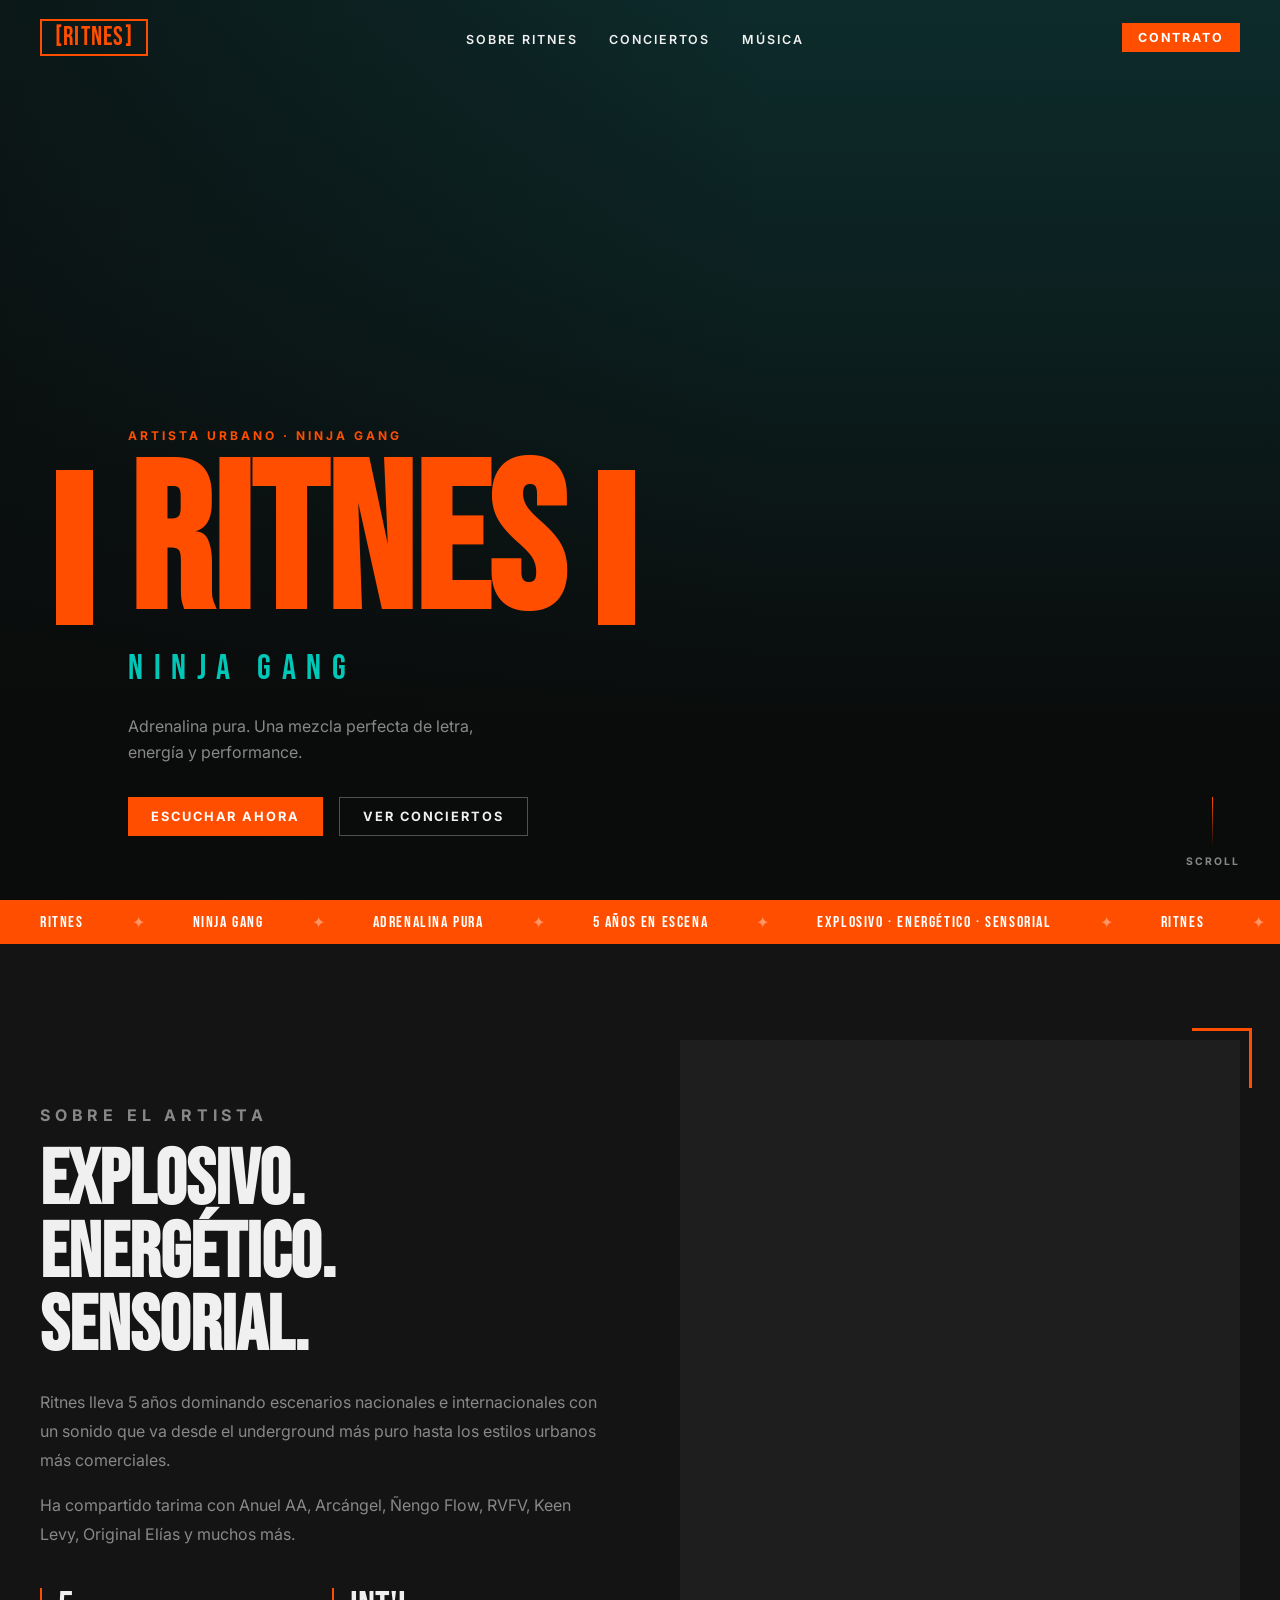
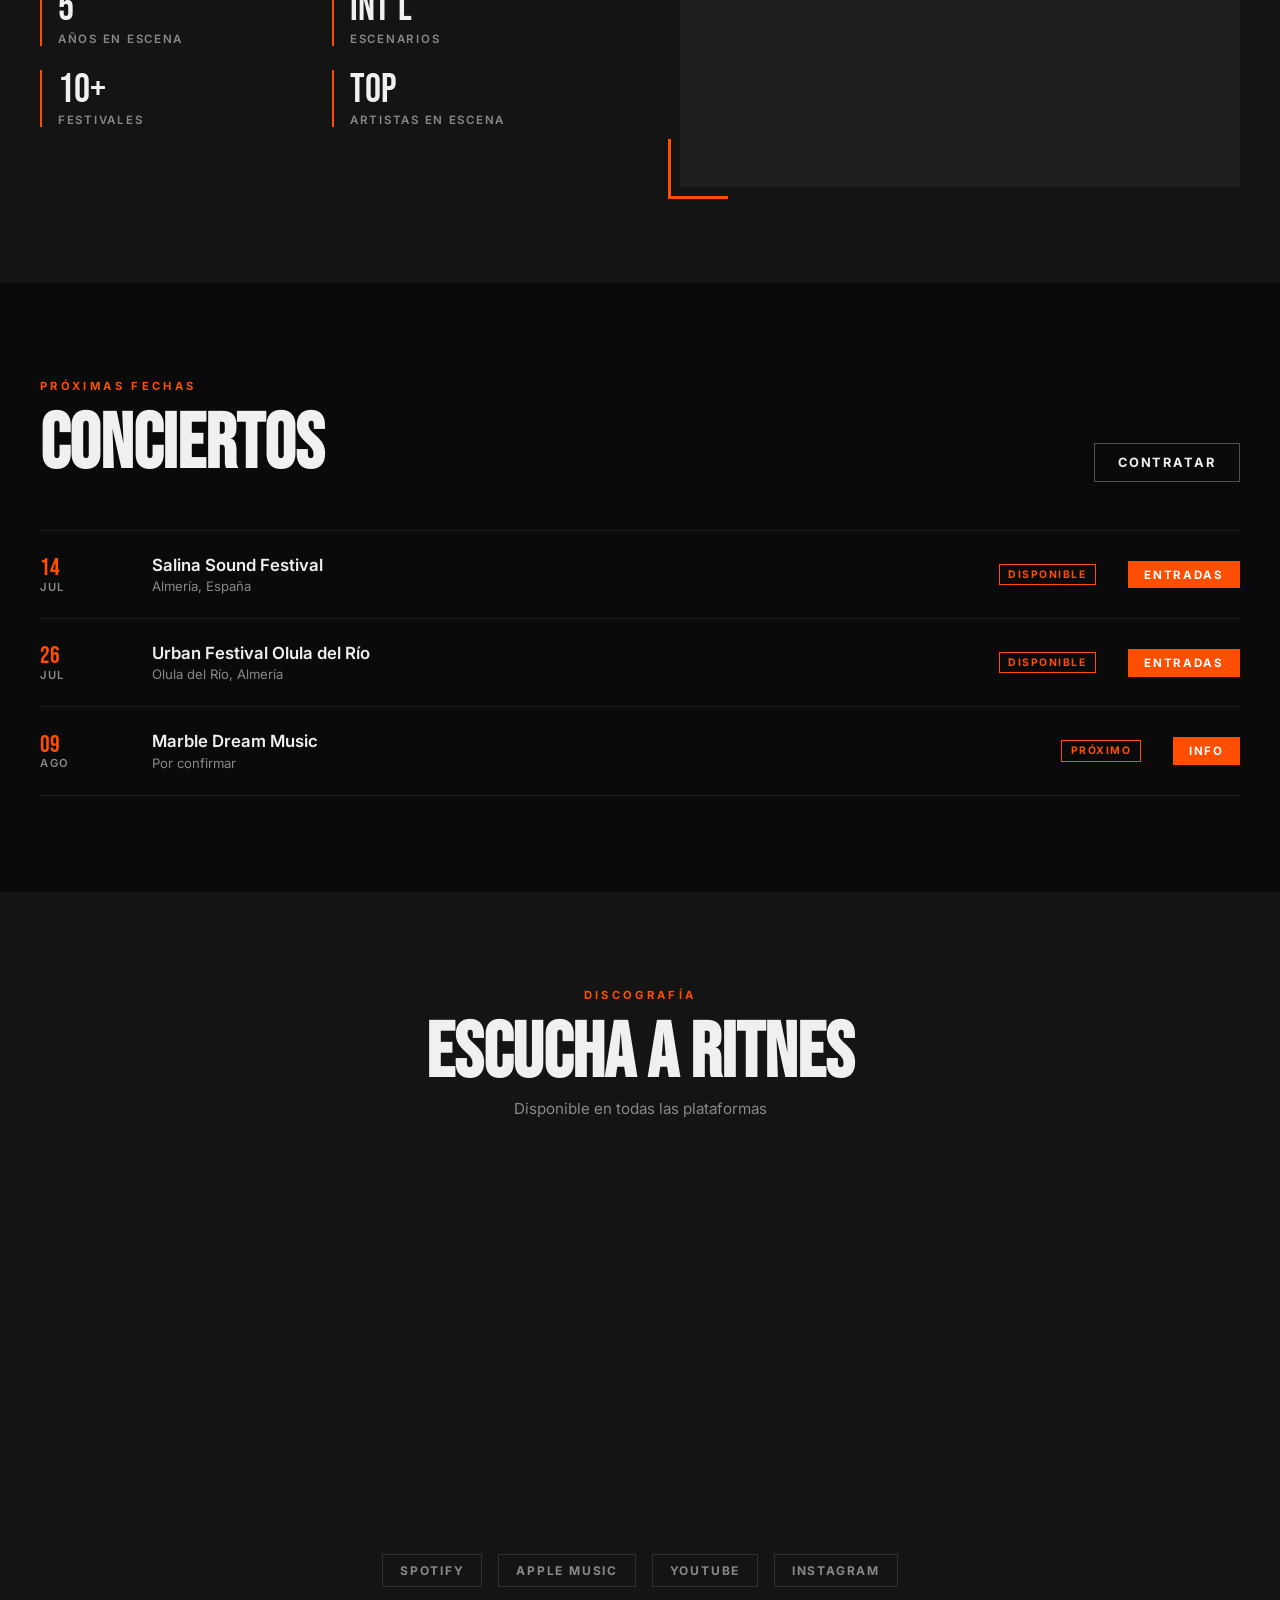
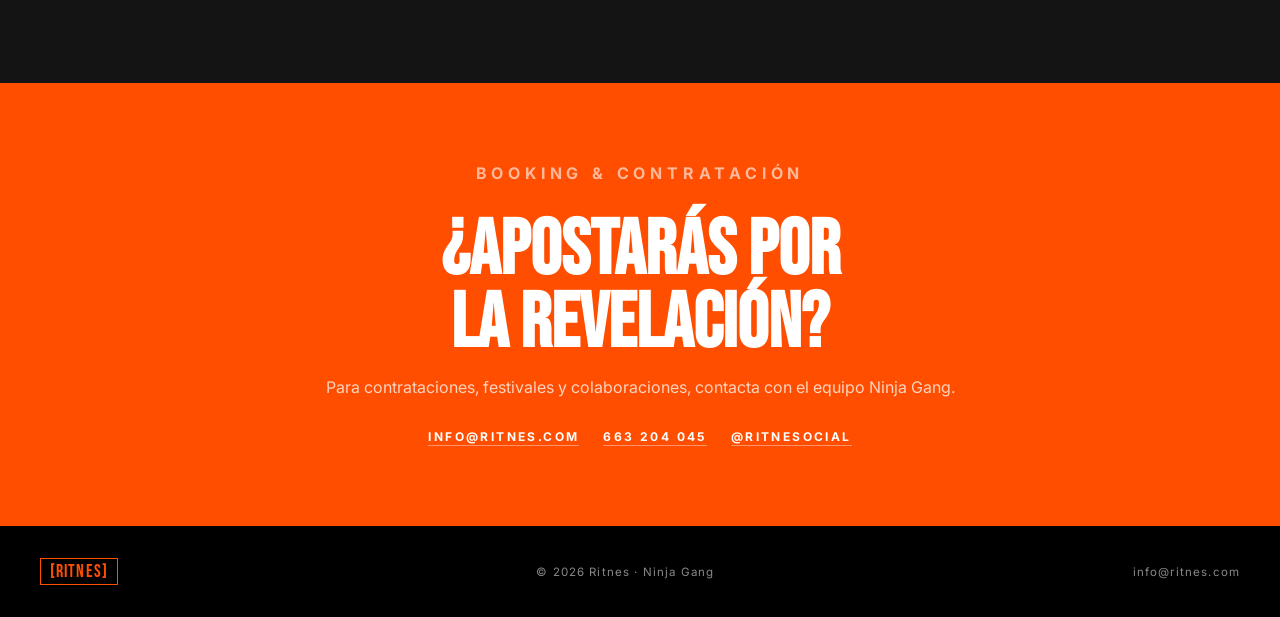
==== index.html @ e3a7b101 "Principio de ritnes_web" ====
<!DOCTYPE html>
<html lang="es">
<head>
  <meta charset="UTF-8" />
  <meta name="viewport" content="width=device-width, initial-scale=1.0" />
  <title>RITNES — Ninja Gang</title>
  <meta name="description" content="Sitio oficial de Ritnes. Música, conciertos y contacto." />
  <link rel="preconnect" href="https://fonts.googleapis.com" />
  <link rel="preconnect" href="https://fonts.gstatic.com" crossorigin />
  <link href="https://fonts.googleapis.com/css2?family=Bebas+Neue&family=Inter:wght@400;600;700&display=swap" rel="stylesheet" />
  <link rel="stylesheet" href="css/style.css" />
</head>
<body>

  <!-- NAV -->
  <nav id="navbar">
    <div class="nav-logo">[RITNES]</div>
    <ul class="nav-links">
      <li><a href="#about">Sobre Ritnes</a></li>
      <li><a href="#shows">Conciertos</a></li>
      <li><a href="#music">Música</a></li>
    </ul>
    <a href="#contact" class="nav-cta">Contrato</a>
  </nav>

  <!-- HERO -->
  <section id="hero">
    <div class="hero-bg"></div>
    <div class="hero-content">
      <p class="hero-tag">Artista Urbano · Ninja Gang</p>
      <h1 class="hero-name">
        <span class="hero-name-box">RITNES</span>
      </h1>
      <p class="hero-sub">Ninja Gang</p>
      <p class="hero-desc">Adrenalina pura. Una mezcla perfecta de letra, energía y performance.</p>
      <div class="hero-actions">
        <a href="#music" class="btn-primary">Escuchar ahora</a>
        <a href="#shows" class="btn-ghost">Ver conciertos</a>
      </div>
    </div>
    <div class="hero-scroll">
      <div class="scroll-line"></div>
      <span>Scroll</span>
    </div>
  </section>

  <!-- TICKER -->
  <div class="ticker" aria-hidden="true">
    <div class="ticker-inner">
      <span class="ticker-item">RITNES</span><span class="ticker-sep">✦</span>
      <span class="ticker-item">NINJA GANG</span><span class="ticker-sep">✦</span>
      <span class="ticker-item">ADRENALINA PURA</span><span class="ticker-sep">✦</span>
      <span class="ticker-item">5 AÑOS EN ESCENA</span><span class="ticker-sep">✦</span>
      <span class="ticker-item">EXPLOSIVO · ENERGÉTICO · SENSORIAL</span><span class="ticker-sep">✦</span>
      <span class="ticker-item">RITNES</span><span class="ticker-sep">✦</span>
      <span class="ticker-item">NINJA GANG</span><span class="ticker-sep">✦</span>
      <span class="ticker-item">ADRENALINA PURA</span><span class="ticker-sep">✦</span>
      <span class="ticker-item">5 AÑOS EN ESCENA</span><span class="ticker-sep">✦</span>
      <span class="ticker-item">EXPLOSIVO · ENERGÉTICO · SENSORIAL</span><span class="ticker-sep">✦</span>
    </div>
  </div>

  <!-- ABOUT -->
  <section id="about">
    <div class="about-text">
      <p class="section-label">Sobre el artista</p>
      <h2 class="section-title">Explosivo.<br>Energético.<br>Sensorial.</h2>
      <p>Ritnes lleva 5 años dominando escenarios nacionales e internacionales con un sonido que va desde el underground más puro hasta los estilos urbanos más comerciales.</p>
      <p>Ha compartido tarima con Anuel AA, Arcángel, Ñengo Flow, RVFV, Keen Levy, Original Elías y muchos más.</p>
      <div class="about-stats">
        <div class="stat">
          <div class="stat-number">5</div>
          <div class="stat-label">Años en escena</div>
        </div>
        <div class="stat">
          <div class="stat-number">INT'L</div>
          <div class="stat-label">Escenarios</div>
        </div>
        <div class="stat">
          <div class="stat-number">10+</div>
          <div class="stat-label">Festivales</div>
        </div>
        <div class="stat">
          <div class="stat-number">TOP</div>
          <div class="stat-label">Artistas en escena</div>
        </div>
      </div>
    </div>
    <div class="about-visual">
      <div class="about-img-placeholder"></div>
    </div>
  </section>

  <!-- SHOWS -->
  <section id="shows">
    <div class="shows-header">
      <div>
        <p class="section-label">Próximas fechas</p>
        <h2 class="section-title">Conciertos</h2>
      </div>
      <a href="mailto:info@ritnes.com" class="btn-ghost">Contratar</a>
    </div>
    <div class="shows-list">
      <div class="show-item">
        <div class="show-date">14<span>JUL</span></div>
        <div>
          <div class="show-event">Salina Sound Festival</div>
          <div class="show-location">Almería, España</div>
        </div>
        <span class="show-tag">Disponible</span>
        <a href="mailto:info@ritnes.com" class="show-btn">Entradas</a>
      </div>
      <div class="show-item">
        <div class="show-date">26<span>JUL</span></div>
        <div>
          <div class="show-event">Urban Festival Olula del Río</div>
          <div class="show-location">Olula del Río, Almería</div>
        </div>
        <span class="show-tag">Disponible</span>
        <a href="mailto:info@ritnes.com" class="show-btn">Entradas</a>
      </div>
      <div class="show-item">
        <div class="show-date">09<span>AGO</span></div>
        <div>
          <div class="show-event">Marble Dream Music</div>
          <div class="show-location">Por confirmar</div>
        </div>
        <span class="show-tag">Próximo</span>
        <a href="mailto:info@ritnes.com" class="show-btn">Info</a>
      </div>
    </div>
  </section>

  <!-- MUSIC -->
  <section id="music">
    <p class="section-label">Discografía</p>
    <h2 class="section-title">Escucha a Ritnes</h2>
    <p class="section-desc">Disponible en todas las plataformas</p>
    <div class="spotify-embed">
      <iframe
        src="https://open.spotify.com/embed/artist/5Uwx8fYzF6vojqkL63SHZK?utm_source=generator&theme=0"
        width="100%" height="352" frameborder="0"
        allowfullscreen
        allow="autoplay; clipboard-write; encrypted-media; fullscreen; picture-in-picture"
        loading="lazy">
      </iframe>
    </div>
    <div class="platforms">
      <a href="https://open.spotify.com/intl-es/artist/5Uwx8fYzF6vojqkL63SHZK" target="_blank" class="platform-link">Spotify</a>
      <a href="https://music.apple.com/co/artist/ritnes/1373418076" target="_blank" class="platform-link">Apple Music</a>
      <a href="https://www.youtube.com/watch?v=F13ei5zBqQ0" target="_blank" class="platform-link">YouTube</a>
      <a href="https://www.instagram.com/ritnesoficial/" target="_blank" class="platform-link">Instagram</a>
    </div>
  </section>

  <!-- CONTACT -->
  <section id="contact">
    <p class="section-label">Booking & Contratación</p>
    <h2 class="section-title">¿Apostarás por<br>la revelación?</h2>
    <p>Para contrataciones, festivales y colaboraciones, contacta con el equipo Ninja Gang.</p>
    <div class="contact-links">
      <a href="mailto:info@ritnes.com" class="contact-link">info@ritnes.com</a>
      <a href="tel:+34663204045" class="contact-link">663 204 045</a>
      <a href="https://www.instagram.com/ritnesocial/" target="_blank" class="contact-link">@ritnesocial</a>
    </div>
  </section>

  <!-- FOOTER -->
  <footer>
    <span class="footer-logo">[RITNES]</span>
    <span>© 2026 Ritnes · Ninja Gang</span>
    <span>info@ritnes.com</span>
  </footer>

  <script src="js/main.js"></script>
</body>
</html>
---- css/style.css ----
/* ── TOKENS ─────────────────────────────────────────── */
:root {
  --orange:  #FF4E00;
  --teal:    #00C8B8;
  --black:   #0A0A0A;
  --dark:    #141414;
  --mid:     #1E1E1E;
  --light:   #F0F0F0;
  --muted:   #888;
  --font-display: 'Bebas Neue', sans-serif;
  --font-body:    'Inter', sans-serif;
}

/* ── RESET ──────────────────────────────────────────── */
*, *::before, *::after { box-sizing: border-box; margin: 0; padding: 0; }
html { scroll-behavior: smooth; }
body {
  background: var(--black);
  color: var(--light);
  font-family: var(--font-body);
  overflow-x: hidden;
}
img { display: block; max-width: 100%; }
a { text-decoration: none; color: inherit; }

/* ── NAV ────────────────────────────────────────────── */
nav {
  position: fixed;
  top: 0; left: 0; right: 0;
  z-index: 100;
  display: flex;
  align-items: center;
  justify-content: space-between;
  padding: 1.2rem 2.5rem;
  transition: background 0.3s;
}
nav.scrolled {
  background: rgba(10,10,10,0.92);
  backdrop-filter: blur(12px);
  border-bottom: 1px solid rgba(255,78,0,0.15);
}
.nav-logo {
  font-family: var(--font-display);
  font-size: 1.6rem;
  letter-spacing: 0.05em;
  color: var(--orange);
  border: 2px solid var(--orange);
  padding: 0.15em 0.5em;
  line-height: 1;
}
.nav-links {
  display: flex;
  gap: 2rem;
  list-style: none;
}
.nav-links a {
  font-size: 0.78rem;
  font-weight: 600;
  letter-spacing: 0.15em;
  text-transform: uppercase;
  color: var(--light);
  transition: color 0.2s;
}
.nav-links a:hover { color: var(--orange); }
.nav-cta {
  font-size: 0.78rem;
  font-weight: 700;
  letter-spacing: 0.15em;
  text-transform: uppercase;
  background: var(--orange);
  color: #fff;
  padding: 0.55em 1.3em;
  transition: opacity 0.2s;
}
.nav-cta:hover { opacity: 0.85; }

/* ── HERO ───────────────────────────────────────────── */
#hero {
  position: relative;
  height: 100vh;
  min-height: 600px;
  display: flex;
  flex-direction: column;
  justify-content: flex-end;
  padding: 0 2.5rem 4rem 5rem;
  overflow: hidden;
}
.hero-bg {
  position: absolute;
  inset: 0;
  background-color: #0d2b2b;
  background-image: url('../img/hero.jpg');
  background-size: cover;
  background-position: center top;
}
.hero-bg::before {
  content: '';
  position: absolute;
  inset: 0;
  background:
    linear-gradient(to top, rgba(10,10,10,0.95) 20%, rgba(10,10,10,0.3) 70%, transparent 100%),
    linear-gradient(to right, rgba(10,10,10,0.6) 0%, transparent 60%);
}
.hero-content {
  position: relative;
  z-index: 2;
  max-width: 800px;
  padding-top: 6rem;
  padding-left: 3rem;
}

.hero-tag {
  font-size: 0.75rem;
  font-weight: 700;
  letter-spacing: 0.25em;
  text-transform: uppercase;
  color: var(--orange);
  margin-bottom: 0.8rem;
}
.hero-name {
  font-family: var(--font-display);
  font-size: clamp(5rem, 16vw, 13rem);
  line-height: 0.9;
  color: var(--light);
  animation: heroIn 0.8s cubic-bezier(0.16, 1, 0.3, 1) both;
}
.hero-name-box {
  display: inline-block;
  position: relative;
  color: var(--orange);
}
.hero-name-box::before,
.hero-name-box::after {
  content: '';
  position: absolute;
  top: 8%; bottom: 8%;
  width: 0.18em;
  background: var(--orange);
}
.hero-name-box::before { left: -0.35em; }
.hero-name-box::after  { right: -0.35em; }
.hero-sub {
  font-family: var(--font-display);
  font-size: clamp(1.2rem, 3vw, 2.2rem);
  letter-spacing: 0.3em;
  color: var(--teal);
  margin-top: 0.2em;
  animation: heroIn 0.8s 0.15s cubic-bezier(0.16, 1, 0.3, 1) both;
}
.hero-desc {
  margin-top: 1.5rem;
  font-size: 1rem;
  color: var(--muted);
  max-width: 400px;
  line-height: 1.6;
  animation: heroIn 0.8s 0.3s cubic-bezier(0.16, 1, 0.3, 1) both;
}
.hero-actions {
  display: flex;
  gap: 1rem;
  margin-top: 2rem;
  animation: heroIn 0.8s 0.45s cubic-bezier(0.16, 1, 0.3, 1) both;
}
.hero-scroll {
  position: absolute;
  bottom: 2rem;
  right: 2.5rem;
  z-index: 2;
  display: flex;
  flex-direction: column;
  align-items: center;
  gap: 0.5rem;
  font-size: 0.65rem;
  font-weight: 700;
  letter-spacing: 0.2em;
  text-transform: uppercase;
  color: var(--muted);
}
.scroll-line {
  width: 1px;
  height: 50px;
  background: linear-gradient(to bottom, var(--orange), transparent);
  animation: scrollPulse 2s ease-in-out infinite;
}

/* ── BUTTONS ────────────────────────────────────────── */
.btn-primary {
  display: inline-flex;
  align-items: center;
  gap: 0.5rem;
  background: var(--orange);
  color: #fff;
  font-size: 0.8rem;
  font-weight: 700;
  letter-spacing: 0.15em;
  text-transform: uppercase;
  padding: 0.85em 1.8em;
  transition: opacity 0.2s;
}
.btn-primary:hover { opacity: 0.85; }
.btn-ghost {
  display: inline-flex;
  align-items: center;
  gap: 0.5rem;
  border: 1px solid rgba(240,240,240,0.3);
  color: var(--light);
  font-size: 0.8rem;
  font-weight: 700;
  letter-spacing: 0.15em;
  text-transform: uppercase;
  padding: 0.85em 1.8em;
  transition: border-color 0.2s, color 0.2s;
}
.btn-ghost:hover { border-color: var(--orange); color: var(--orange); }

/* ── TICKER ─────────────────────────────────────────── */
.ticker {
  background: var(--orange);
  overflow: hidden;
  white-space: nowrap;
  padding: 0.7rem 0;
}
.ticker-inner {
  display: inline-flex;
  animation: ticker 18s linear infinite;
}
.ticker-item {
  font-family: var(--font-display);
  font-size: 1rem;
  letter-spacing: 0.1em;
  color: #fff;
  padding: 0 2.5rem;
}
.ticker-sep {
  font-family: var(--font-display);
  font-size: 1rem;
  color: rgba(255,255,255,0.4);
  padding: 0 0.5rem;
}

/* ── SECTIONS BASE ──────────────────────────────────── */
section { padding: 6rem 2.5rem; }
.section-label {
  font-size: 0.7rem;
  font-weight: 700;
  letter-spacing: 0.3em;
  text-transform: uppercase;
  color: var(--orange);
  margin-bottom: 1rem;
}
.section-title {
  font-family: var(--font-display);
  font-size: clamp(2.5rem, 6vw, 5rem);
  line-height: 0.95;
  color: var(--light);
}

/* ── ABOUT ──────────────────────────────────────────── */
#about {
  background: var(--dark);
  display: grid;
  grid-template-columns: 1fr 1fr;
  gap: 5rem;
  align-items: center;
}
.about-text .section-title { margin-bottom: 1.5rem; }
.about-text p {
  color: var(--muted);
  line-height: 1.8;
  font-size: 1rem;
  margin-bottom: 1rem;
}
.about-stats {
  display: grid;
  grid-template-columns: 1fr 1fr;
  gap: 1.5rem;
  margin-top: 2.5rem;
}
.stat {
  border-left: 2px solid var(--orange);
  padding-left: 1rem;
}
.stat-number {
  font-family: var(--font-display);
  font-size: 2.5rem;
  color: var(--light);
  line-height: 1;
}
.stat-label {
  font-size: 0.72rem;
  font-weight: 600;
  letter-spacing: 0.15em;
  text-transform: uppercase;
  color: var(--muted);
  margin-top: 0.2rem;
}
.about-visual { position: relative; }
.about-img-placeholder {
  width: 100%;
  aspect-ratio: 3/4;
  background: var(--mid);
  background-image: url('../img/about.jpg');
  background-size: cover;
  background-position: center;
  display: flex;
  align-items: center;
  justify-content: center;
  font-family: var(--font-display);
  font-size: 1rem;
  letter-spacing: 0.2em;
  color: var(--muted);
}
.about-visual::before {
  content: '';
  position: absolute;
  top: -12px; right: -12px;
  width: 60px; height: 60px;
  border-top: 3px solid var(--orange);
  border-right: 3px solid var(--orange);
}
.about-visual::after {
  content: '';
  position: absolute;
  bottom: -12px; left: -12px;
  width: 60px; height: 60px;
  border-bottom: 3px solid var(--orange);
  border-left: 3px solid var(--orange);
}

/* ── SHOWS ──────────────────────────────────────────── */
#shows { background: var(--black); }
.shows-header {
  display: flex;
  align-items: flex-end;
  justify-content: space-between;
  margin-bottom: 3rem;
}
.shows-list {
  display: flex;
  flex-direction: column;
}
.show-item {
  display: grid;
  grid-template-columns: 80px 1fr auto auto;
  align-items: center;
  gap: 2rem;
  padding: 1.5rem 0;
  border-bottom: 1px solid rgba(240,240,240,0.08);
  transition: background 0.2s, padding-left 0.2s;
}
.show-item:first-child { border-top: 1px solid rgba(240,240,240,0.08); }
.show-item:hover { background: rgba(255,78,0,0.04); padding-left: 1rem; }
.show-date {
  font-family: var(--font-display);
  font-size: 1.5rem;
  color: var(--orange);
  line-height: 1;
}
.show-date span {
  display: block;
  font-size: 0.7rem;
  font-family: var(--font-body);
  font-weight: 600;
  letter-spacing: 0.15em;
  text-transform: uppercase;
  color: var(--muted);
  margin-top: 0.1rem;
}
.show-event { font-weight: 600; font-size: 1.05rem; }
.show-location {
  font-size: 0.82rem;
  color: var(--muted);
  margin-top: 0.2rem;
}
.show-tag {
  font-size: 0.65rem;
  font-weight: 700;
  letter-spacing: 0.15em;
  text-transform: uppercase;
  padding: 0.3em 0.8em;
  border: 1px solid var(--orange);
  color: var(--orange);
}
.show-btn {
  font-size: 0.72rem;
  font-weight: 700;
  letter-spacing: 0.15em;
  text-transform: uppercase;
  background: var(--orange);
  color: #fff;
  padding: 0.6em 1.4em;
  transition: opacity 0.2s;
  white-space: nowrap;
}
.show-btn:hover { opacity: 0.85; }

/* ── MUSIC ──────────────────────────────────────────── */
#music {
  background: var(--dark);
  text-align: center;
}
#music .section-title { margin-bottom: 0.5rem; }
.section-desc {
  color: var(--muted);
  margin-bottom: 3rem;
  font-size: 0.95rem;
}
.spotify-embed {
  max-width: 700px;
  margin: 0 auto 2rem;
}
.platforms {
  display: flex;
  justify-content: center;
  flex-wrap: wrap;
  gap: 1rem;
  margin-top: 2rem;
}
.platform-link {
  font-size: 0.75rem;
  font-weight: 700;
  letter-spacing: 0.15em;
  text-transform: uppercase;
  color: var(--muted);
  border: 1px solid rgba(240,240,240,0.12);
  padding: 0.7em 1.4em;
  transition: border-color 0.2s, color 0.2s;
}
.platform-link:hover { border-color: var(--orange); color: var(--orange); }

/* ── CONTACT ────────────────────────────────────────── */
#contact {
  background: var(--orange);
  padding: 5rem 2.5rem;
  text-align: center;
}
#contact .section-label { color: rgba(255,255,255,0.6); }
#contact .section-title { color: #fff; margin-bottom: 1rem; }
#contact p { color: rgba(255,255,255,0.75); font-size: 1rem; margin-bottom: 2rem; }
.contact-links {
  display: flex;
  justify-content: center;
  gap: 1.5rem;
  flex-wrap: wrap;
}
.contact-link {
  font-size: 0.75rem;
  font-weight: 700;
  letter-spacing: 0.2em;
  text-transform: uppercase;
  color: #fff;
  border-bottom: 1px solid rgba(255,255,255,0.4);
  padding-bottom: 0.1em;
  transition: border-color 0.2s;
}
.contact-link:hover { border-color: #fff; }

/* ── FOOTER ─────────────────────────────────────────── */
footer {
  background: #000;
  padding: 2rem 2.5rem;
  display: flex;
  align-items: center;
  justify-content: space-between;
  font-size: 0.72rem;
  color: var(--muted);
  letter-spacing: 0.1em;
}
.footer-logo {
  font-family: var(--font-display);
  font-size: 1.1rem;
  color: var(--orange);
  border: 1.5px solid var(--orange);
  padding: 0.1em 0.5em;
}

/* ── ANIMATIONS ─────────────────────────────────────── */
@keyframes heroIn {
  from { opacity: 0; transform: translateY(30px); }
  to   { opacity: 1; transform: translateY(0); }
}
@keyframes scrollPulse {
  0%, 100% { opacity: 0.4; }
  50%       { opacity: 1; }
}
@keyframes ticker {
  from { transform: translateX(0); }
  to   { transform: translateX(-50%); }
}

/* ── RESPONSIVE ─────────────────────────────────────── */
@media (max-width: 768px) {
  nav { padding: 1rem 1.2rem; }
  .nav-links, .nav-cta { display: none; }
  section { padding: 4rem 1.2rem; }
  #hero { padding: 0 1.2rem 3rem; }
  #about {
    grid-template-columns: 1fr;
    gap: 3rem;
  }
  .about-visual { order: -1; }
  .shows-header { flex-direction: column; align-items: flex-start; gap: 1rem; }
  .show-item { grid-template-columns: 60px 1fr; gap: 1rem; }
  .show-tag, .show-btn { display: none; }
  footer { flex-direction: column; gap: 0.5rem; text-align: center; }
}

@media (prefers-reduced-motion: reduce) {
  .hero-name, .hero-sub, .hero-desc, .hero-actions,
  .ticker-inner, .scroll-line { animation: none; }
}

/* ── SCROLL REVEAL ──────────────────────────────────── */
.hidden {
  opacity: 0;
  transform: translateY(40px);
  transition: opacity 0.7s ease, transform 0.7s ease;
}
.visible {
  opacity: 1;
  transform: translateY(0);
}
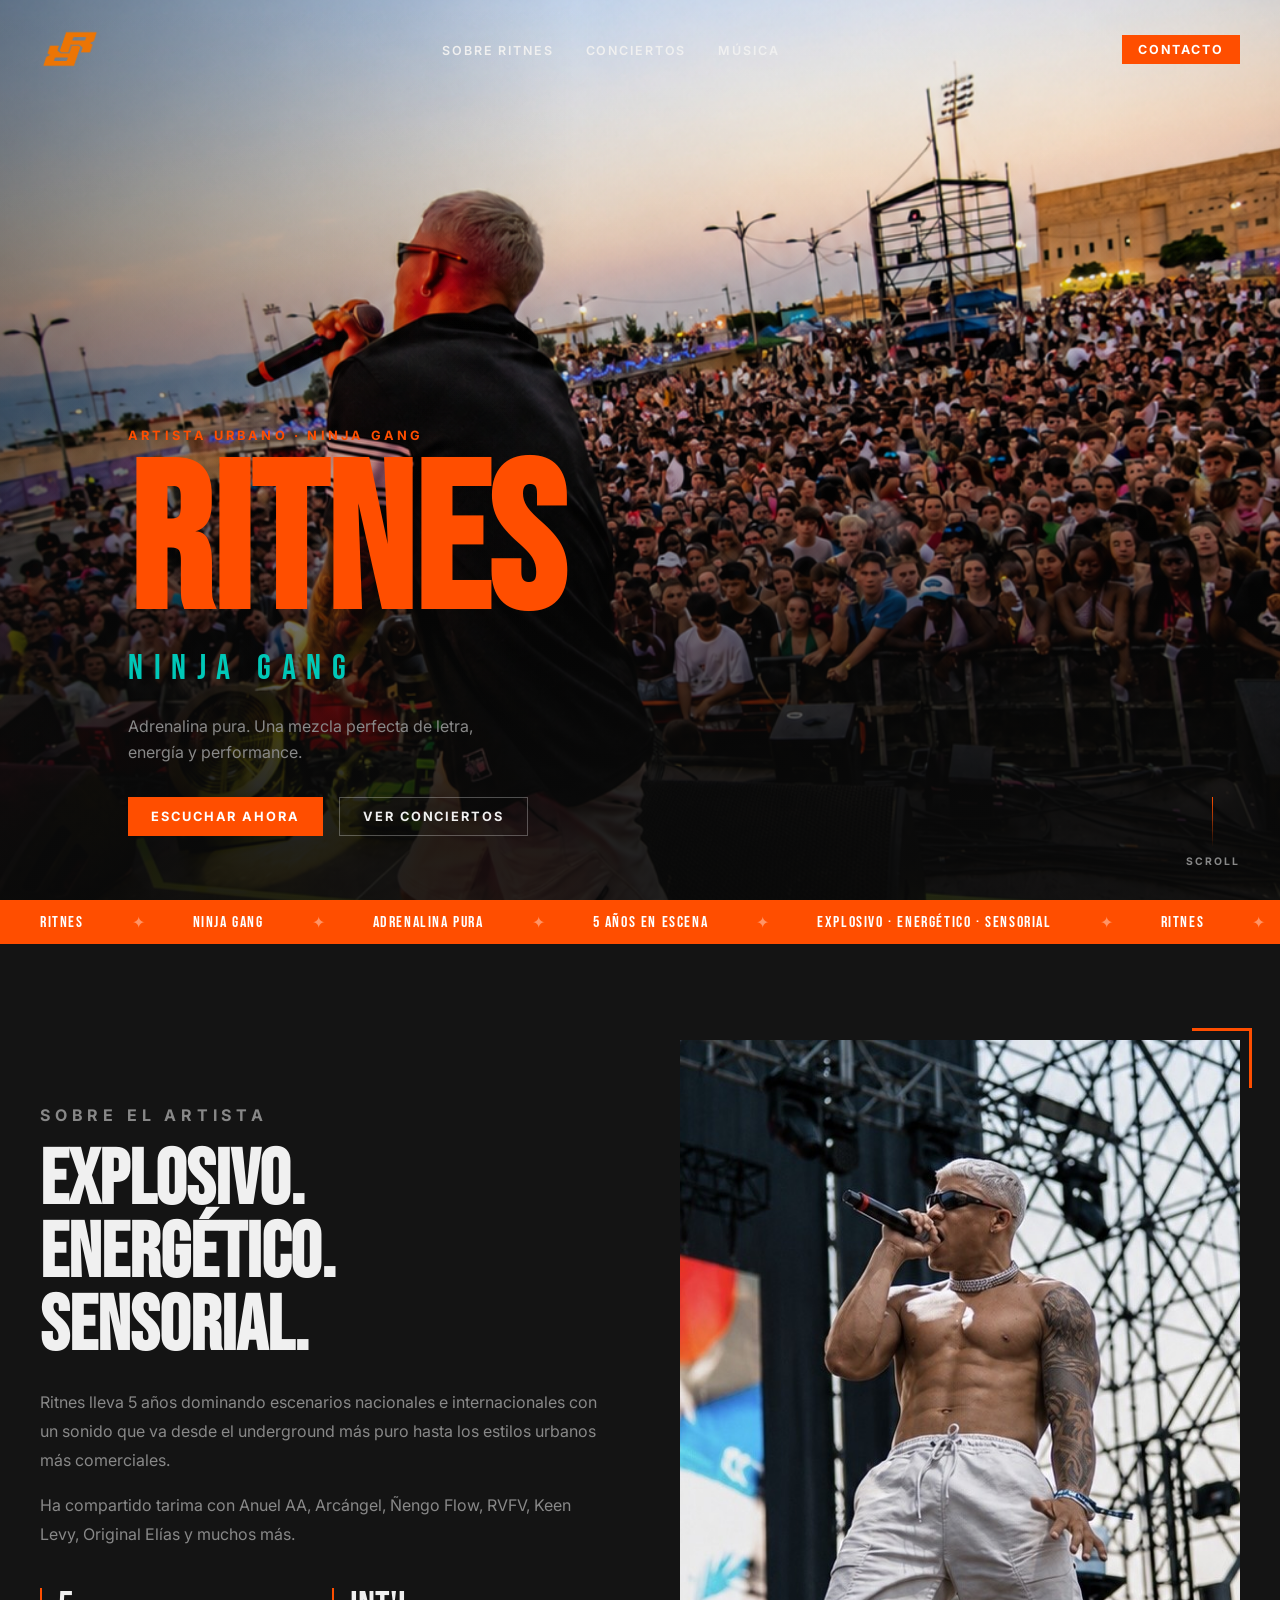
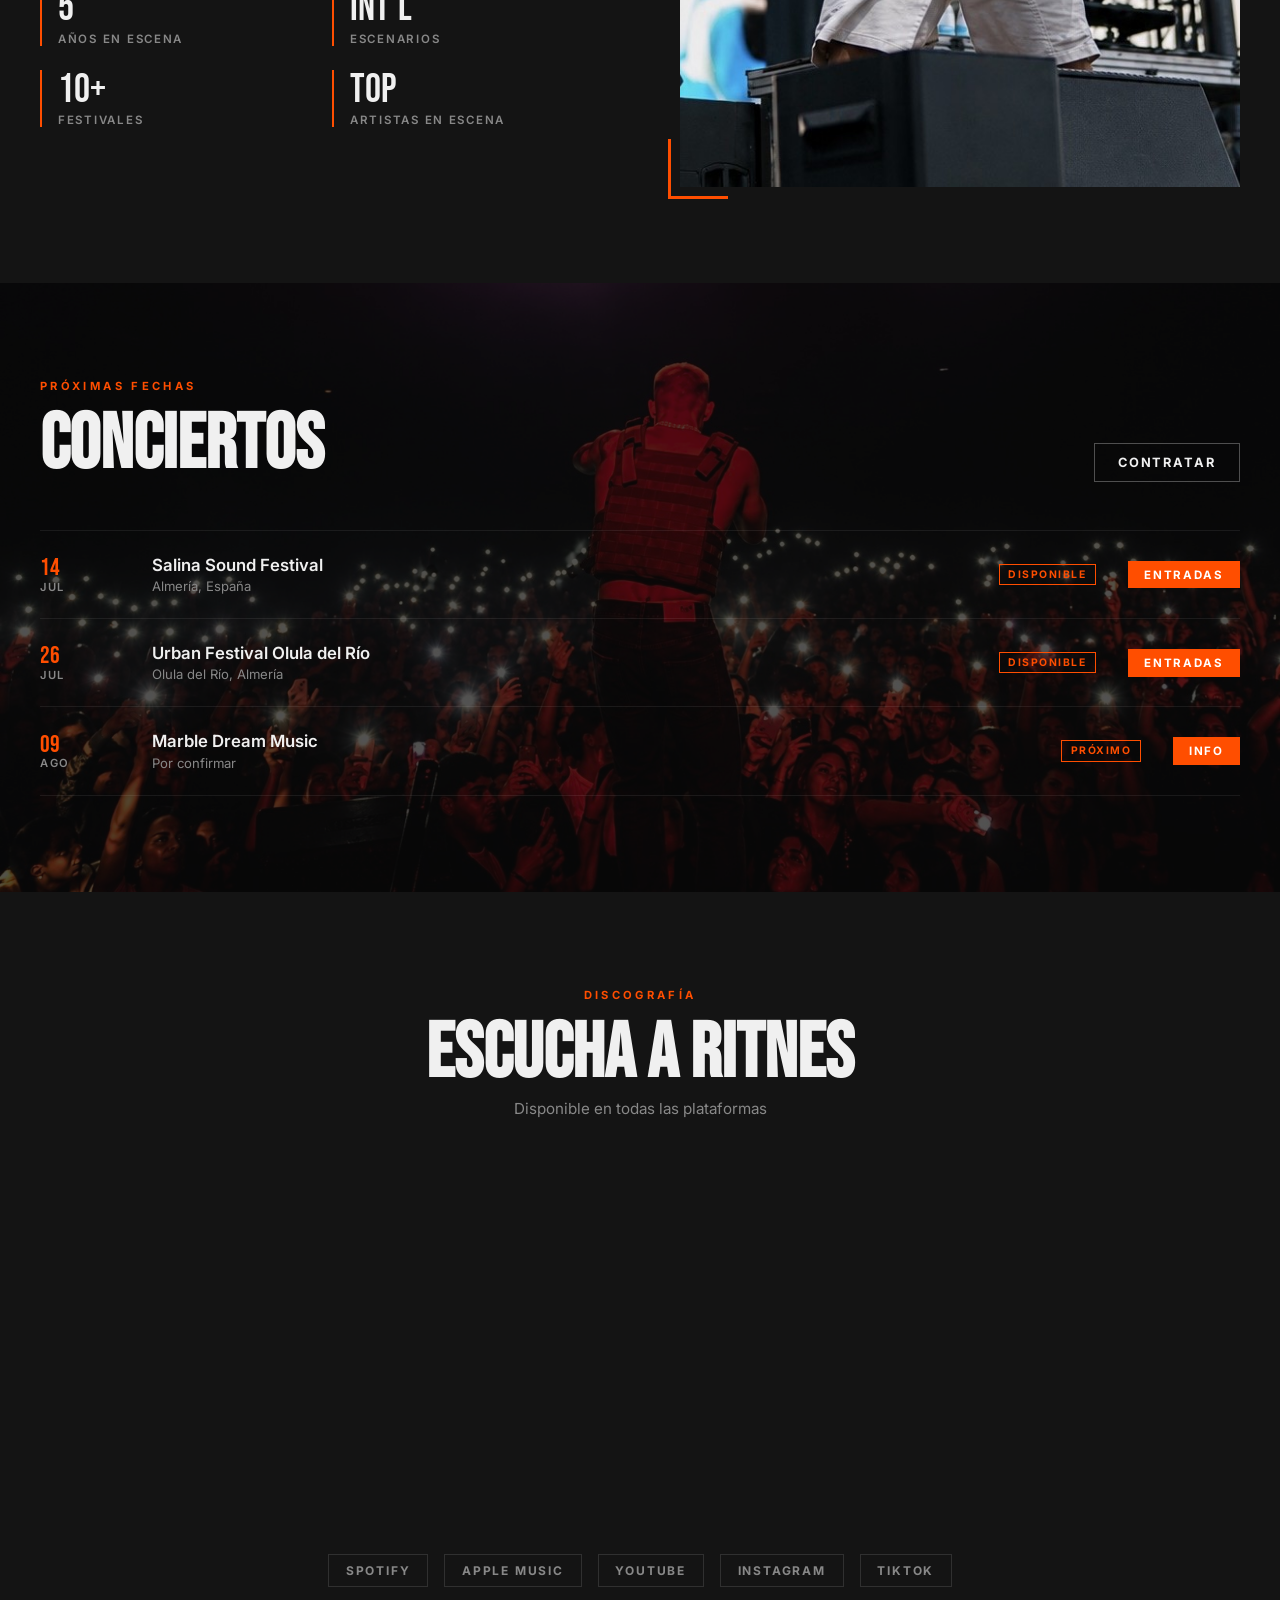
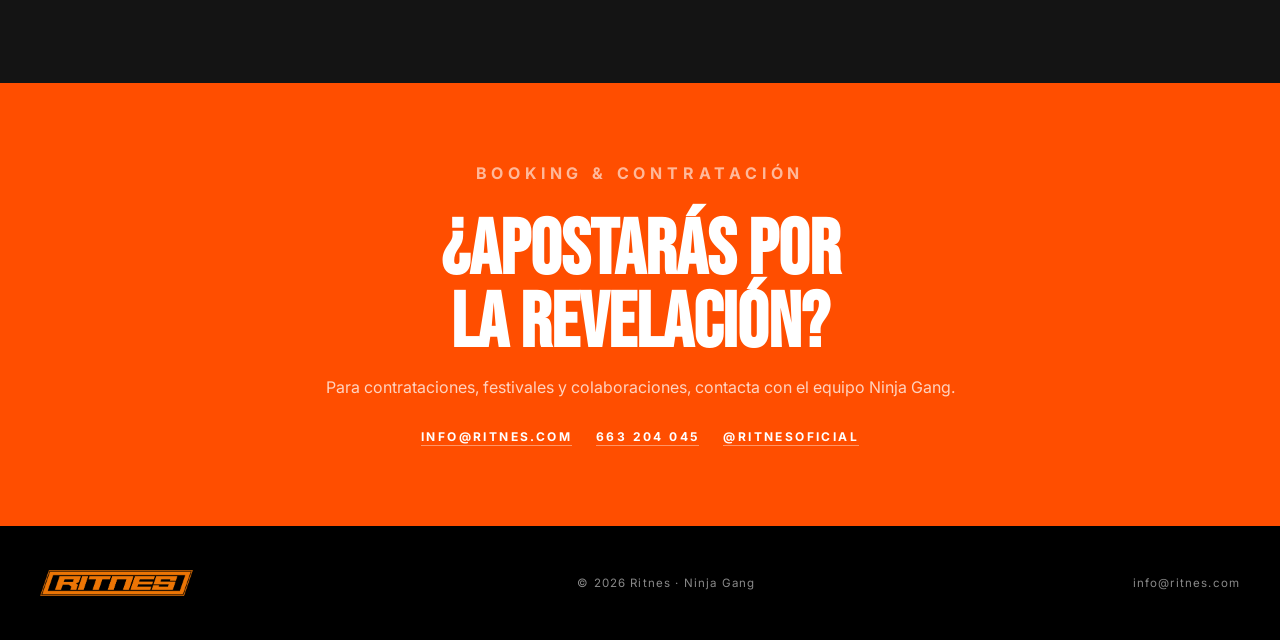
==== commit 49d0148d: "Fotos y logos" ====
--- a/index.html
+++ b/index.html
@@ -14,13 +14,13 @@
 
   <!-- NAV -->
   <nav id="navbar">
-    <div class="nav-logo">[RITNES]</div>
+    <div class="nav-logo"><img src="img/Ritnes_Simbolo_Naranja.png" alt="Ritnes" /></div>
     <ul class="nav-links">
       <li><a href="#about">Sobre Ritnes</a></li>
       <li><a href="#shows">Conciertos</a></li>
       <li><a href="#music">Música</a></li>
     </ul>
-    <a href="#contact" class="nav-cta">Contrato</a>
+    <a href="#contact" class="nav-cta">Contacto</a>
   </nav>
 
   <!-- HERO -->
@@ -30,7 +30,7 @@
       <p class="hero-tag">Artista Urbano · Ninja Gang</p>
       <h1 class="hero-name">
         <span class="hero-name-box">RITNES</span>
-      </h1>
+      </h1>      
       <p class="hero-sub">Ninja Gang</p>
       <p class="hero-desc">Adrenalina pura. Una mezcla perfecta de letra, energía y performance.</p>
       <div class="hero-actions">
@@ -148,8 +148,9 @@
     <div class="platforms">
       <a href="https://open.spotify.com/intl-es/artist/5Uwx8fYzF6vojqkL63SHZK" target="_blank" class="platform-link">Spotify</a>
       <a href="https://music.apple.com/co/artist/ritnes/1373418076" target="_blank" class="platform-link">Apple Music</a>
-      <a href="https://www.youtube.com/watch?v=F13ei5zBqQ0" target="_blank" class="platform-link">YouTube</a>
+      <a href="https://www.youtube.com/@ritnesoficial" target="_blank" class="platform-link">YouTube</a>
       <a href="https://www.instagram.com/ritnesoficial/" target="_blank" class="platform-link">Instagram</a>
+      <a href="https://www.tiktok.com/@ritnesoficial?_r=1&_t=ZN-975iEY1SjKQ" target="_blank" class="platform-link">TikTok</a>
     </div>
   </section>
 
@@ -161,13 +162,13 @@
     <div class="contact-links">
       <a href="mailto:info@ritnes.com" class="contact-link">info@ritnes.com</a>
       <a href="tel:+34663204045" class="contact-link">663 204 045</a>
-      <a href="https://www.instagram.com/ritnesocial/" target="_blank" class="contact-link">@ritnesocial</a>
+      <a href="https://www.instagram.com/ritnesoficial/" target="_blank" class="contact-link">@ritnesoficial</a>
     </div>
   </section>
 
   <!-- FOOTER -->
   <footer>
-    <span class="footer-logo">[RITNES]</span>
+    <img src="img/Ritnes_Logo_Naranja.png" alt="Ritnes" class="footer-logo" />
     <span>© 2026 Ritnes · Ninja Gang</span>
     <span>info@ritnes.com</span>
   </footer>
--- a/css/style.css
+++ b/css/style.css
@@ -1,6 +1,7 @@
 /* ── TOKENS ─────────────────────────────────────────── */
 :root {
   --orange:  #FF4E00;
+  --orange1: #eb7746;
   --teal:    #00C8B8;
   --black:   #0A0A0A;
   --dark:    #141414;
@@ -39,15 +40,13 @@
   backdrop-filter: blur(12px);
   border-bottom: 1px solid rgba(255,78,0,0.15);
 }
-.nav-logo {
-  font-family: var(--font-display);
-  font-size: 1.6rem;
-  letter-spacing: 0.05em;
-  color: var(--orange);
-  border: 2px solid var(--orange);
-  padding: 0.15em 0.5em;
-  line-height: 1;
-}
+
+.nav-logo img {
+  height: 60px;
+  width: auto;
+  display: block;
+}
+
 .nav-links {
   display: flex;
   gap: 2rem;
@@ -89,17 +88,17 @@
   position: absolute;
   inset: 0;
   background-color: #0d2b2b;
-  background-image: url('../img/hero.jpg');
+  background-image: url('../img/image00011.png');
   background-size: cover;
-  background-position: center top;
+  background-position: center 50%;
 }
 .hero-bg::before {
   content: '';
   position: absolute;
   inset: 0;
   background:
-    linear-gradient(to top, rgba(10,10,10,0.95) 20%, rgba(10,10,10,0.3) 70%, transparent 100%),
-    linear-gradient(to right, rgba(10,10,10,0.6) 0%, transparent 60%);
+    linear-gradient(to top, rgba(10,10,10,0.88) 10%, rgba(10,10,10,0.1) 50%, transparent 100%),
+    linear-gradient(to right, rgba(10,10,10,0.4) 0%, transparent 45%);
 }
 .hero-content {
   position: relative;
@@ -110,7 +109,7 @@
 }
 
 .hero-tag {
-  font-size: 0.75rem;
+  font-size: 0.8rem;
   font-weight: 700;
   letter-spacing: 0.25em;
   text-transform: uppercase;
@@ -129,16 +128,7 @@
   position: relative;
   color: var(--orange);
 }
-.hero-name-box::before,
-.hero-name-box::after {
-  content: '';
-  position: absolute;
-  top: 8%; bottom: 8%;
-  width: 0.18em;
-  background: var(--orange);
-}
-.hero-name-box::before { left: -0.35em; }
-.hero-name-box::after  { right: -0.35em; }
+
 .hero-sub {
   font-family: var(--font-display);
   font-size: clamp(1.2rem, 3vw, 2.2rem);
@@ -147,6 +137,15 @@
   margin-top: 0.2em;
   animation: heroIn 0.8s 0.15s cubic-bezier(0.16, 1, 0.3, 1) both;
 }
+
+.hero-logo {
+  width: clamp(300px, 55vw, 700px);
+  height: auto;
+  display: block;
+  margin-bottom: 0.5rem;
+  margin-left: 0;
+}
+
 .hero-desc {
   margin-top: 1.5rem;
   font-size: 1rem;
@@ -299,7 +298,7 @@
   width: 100%;
   aspect-ratio: 3/4;
   background: var(--mid);
-  background-image: url('../img/about.jpg');
+  background-image: url('../img/foto1.jpg');
   background-size: cover;
   background-position: center;
   display: flex;
@@ -328,7 +327,27 @@
 }
 
 /* ── SHOWS ──────────────────────────────────────────── */
-#shows { background: var(--black); }
+#shows {
+  background-color: var(--black);
+  background-image: url('../img/foto2.jpg');
+  background-size: cover;
+  background-position: center;
+  background-attachment: fixed;
+  position: relative;
+}
+
+#shows::before {
+  content: '';
+  position: absolute;
+  inset: 0;
+  background: rgba(10,10,10,0.7);
+}
+#shows .shows-header,
+#shows .shows-list {
+  position: relative;
+  z-index: 1;
+}
+
 .shows-header {
   display: flex;
   align-items: flex-end;
@@ -467,11 +486,8 @@
   letter-spacing: 0.1em;
 }
 .footer-logo {
-  font-family: var(--font-display);
-  font-size: 1.1rem;
-  color: var(--orange);
-  border: 1.5px solid var(--orange);
-  padding: 0.1em 0.5em;
+  height: 50px;
+  width: auto;
 }
 
 /* ── ANIMATIONS ─────────────────────────────────────── */
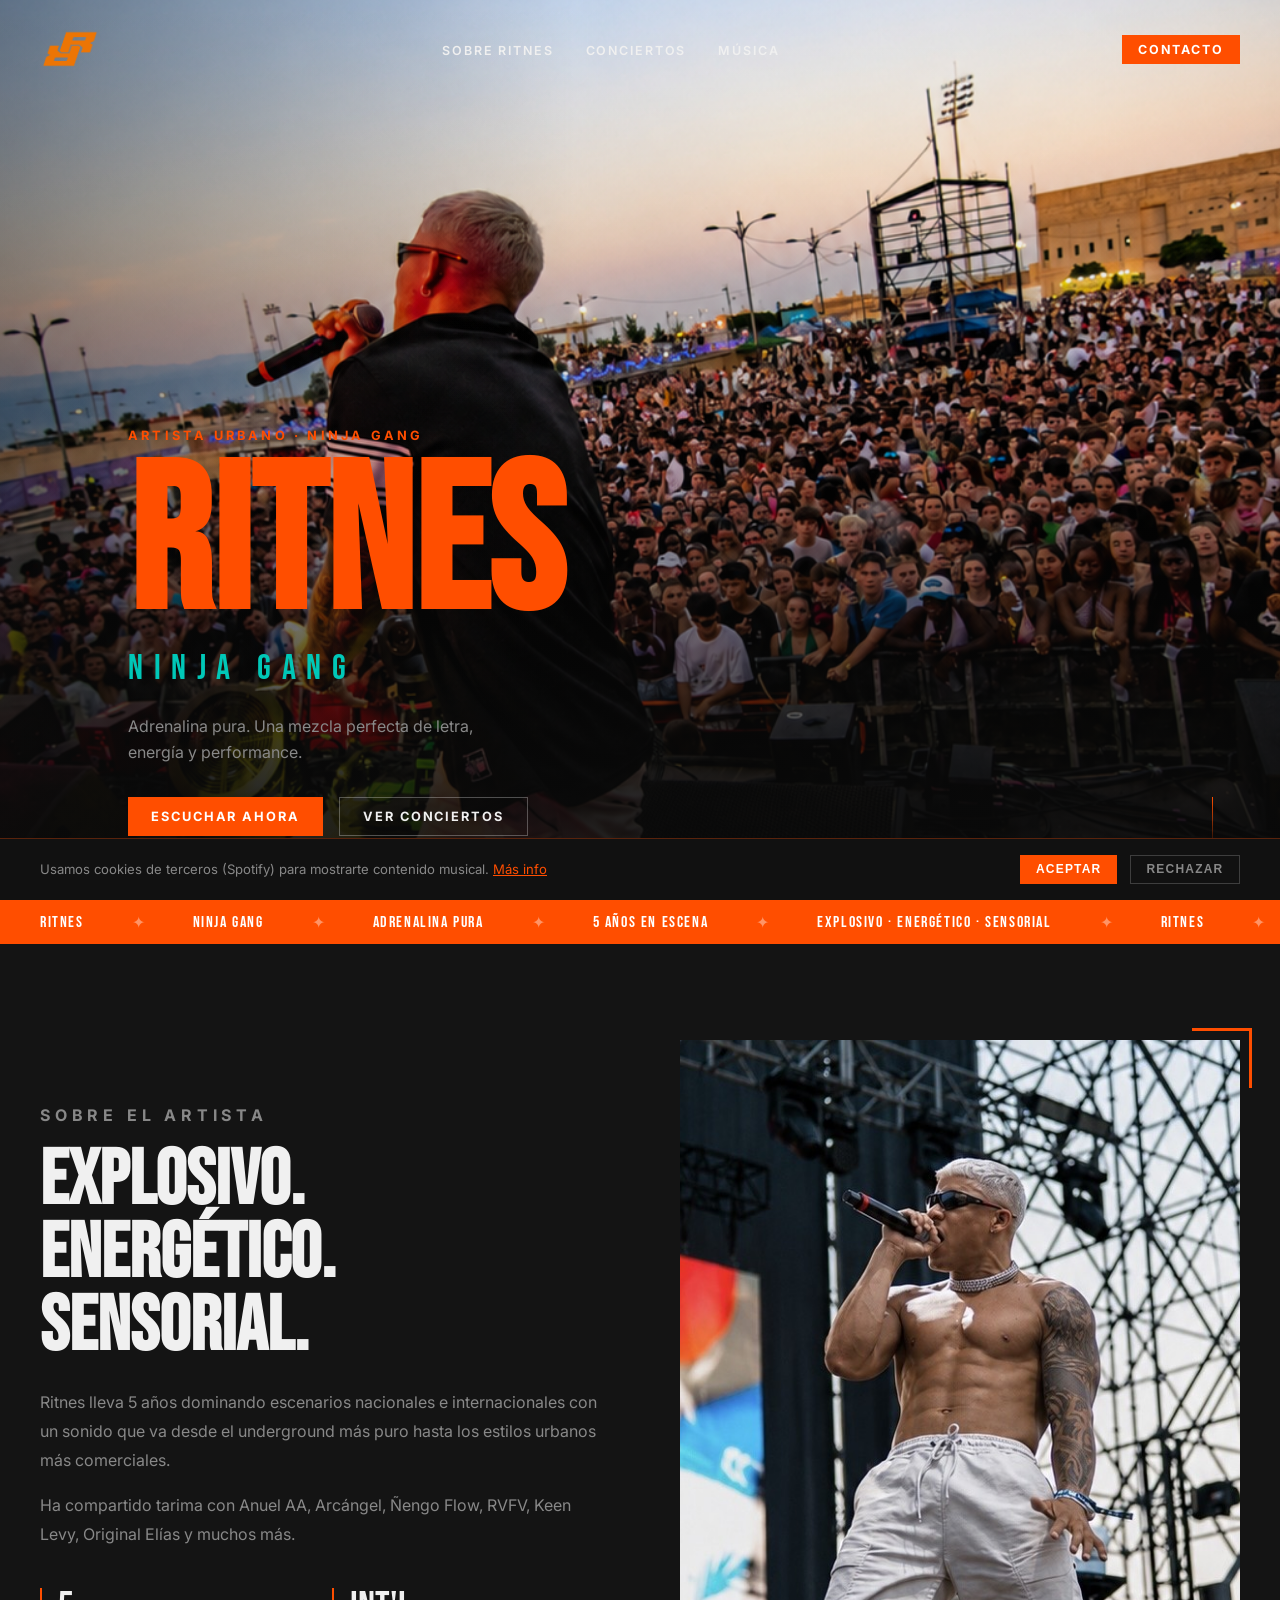
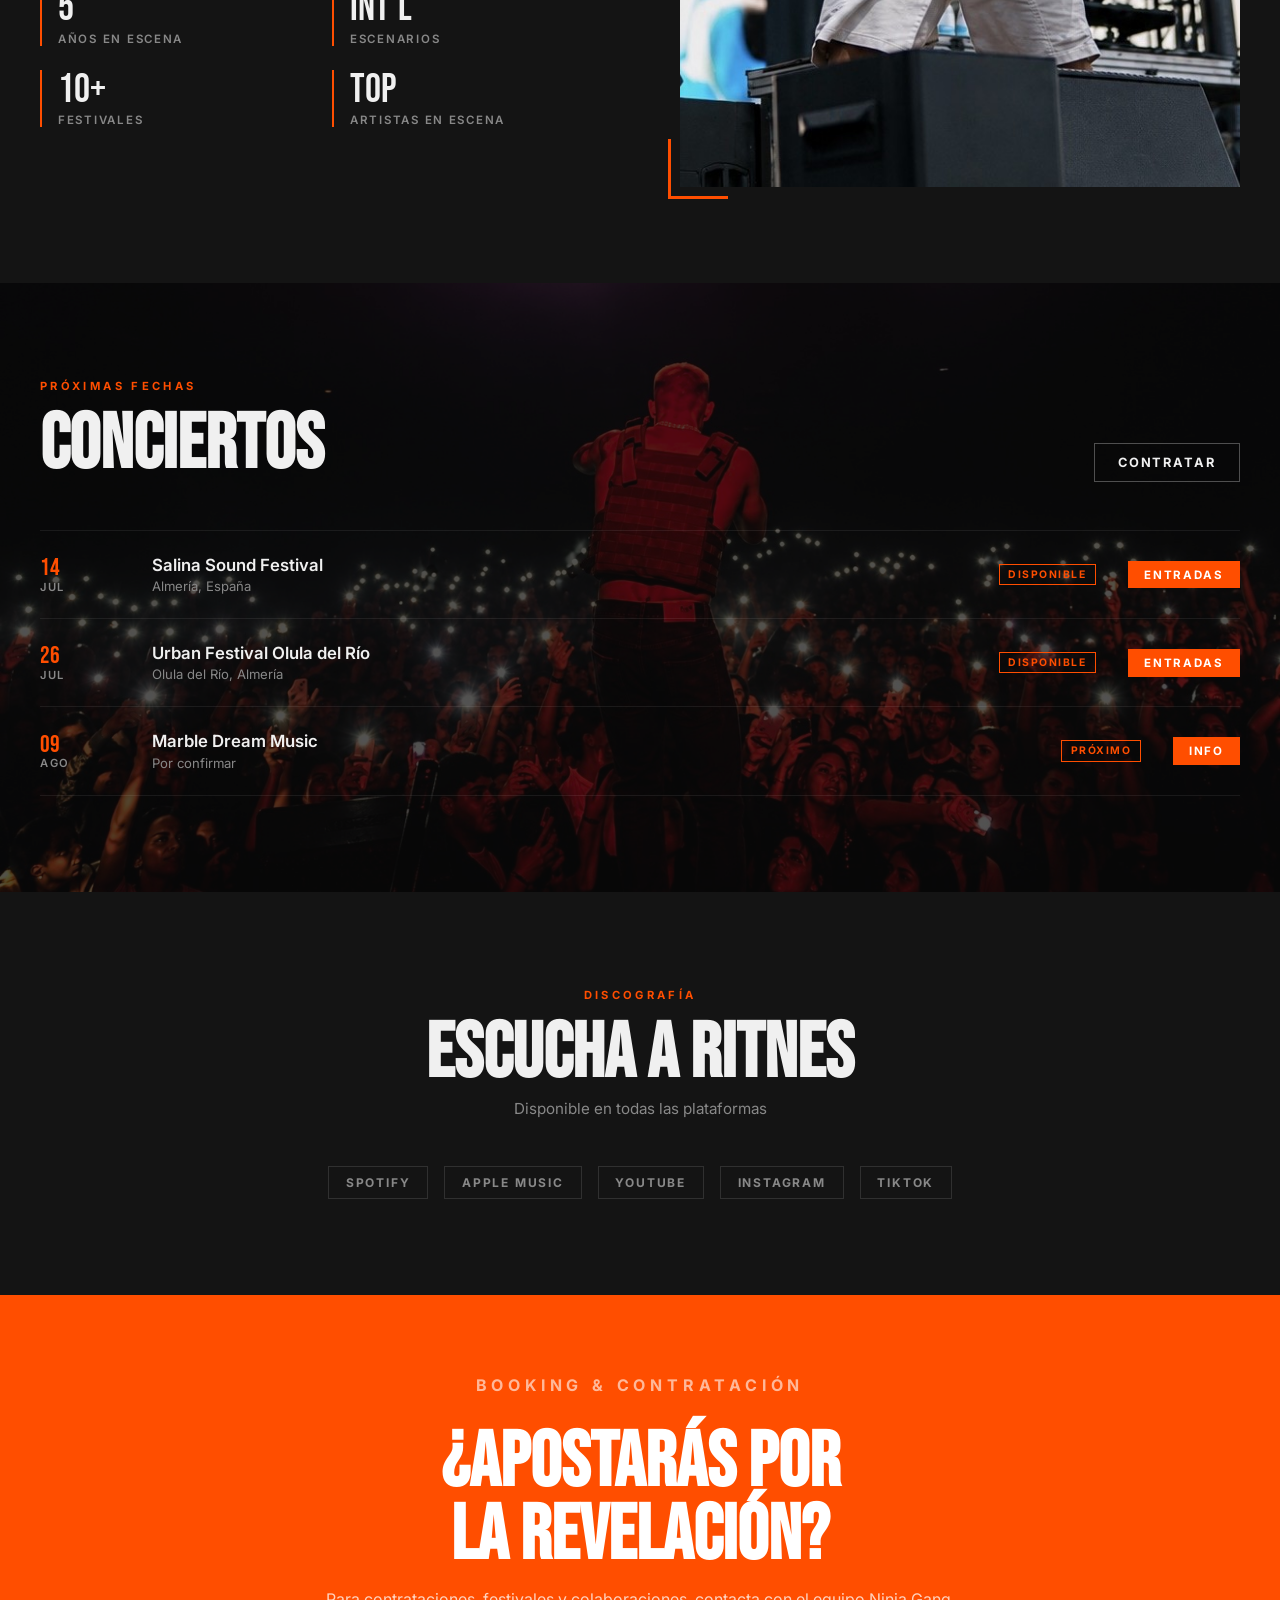
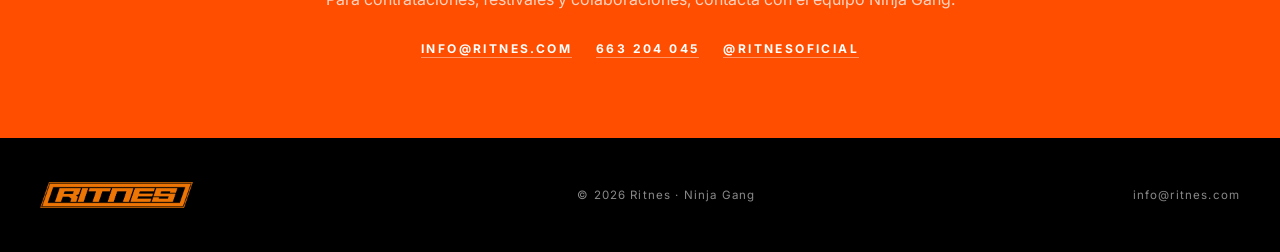
==== commit 167cc4b8: "Cookies" ====
--- a/index.html
+++ b/index.html
@@ -174,5 +174,13 @@
   </footer>
 
   <script src="js/main.js"></script>
+  <!-- COOKIE BANNER -->
+<div id="cookie-banner">
+  <p>Usamos cookies de terceros (Spotify) para mostrarte contenido musical. <a href="cookies.html" style="color:var(--orange);">Más info</a>
+  <div class="cookie-actions">
+    <button id="cookie-accept">Aceptar</button>
+    <button id="cookie-reject">Rechazar</button>
+  </div>
+</div>
 </body>
 </html>
--- a/css/style.css
+++ b/css/style.css
@@ -535,4 +535,53 @@
 .visible {
   opacity: 1;
   transform: translateY(0);
-}+}
+
+/* ── COOKIE BANNER ──────────────────────────────────── */
+#cookie-banner {
+  position: fixed;
+  bottom: 0; left: 0; right: 0;
+  z-index: 99999;
+  background: #111;
+  border-top: 1px solid rgba(255,78,0,0.3);
+  padding: 1rem 2.5rem;
+  display: flex;
+  align-items: center;
+  justify-content: space-between;
+  gap: 1.5rem;
+  font-size: 0.82rem;
+  color: var(--muted);
+}
+#cookie-banner a {
+  color: var(--orange);
+  text-decoration: underline;
+}
+.cookie-actions {
+  display: flex;
+  gap: 0.8rem;
+  flex-shrink: 0;
+}
+#cookie-accept {
+  background: var(--orange);
+  color: #fff;
+  border: none;
+  padding: 0.55em 1.3em;
+  font-size: 0.75rem;
+  font-weight: 700;
+  letter-spacing: 0.1em;
+  text-transform: uppercase;
+  cursor: pointer;
+}
+#cookie-reject {
+  background: transparent;
+  color: var(--muted);
+  border: 1px solid rgba(240,240,240,0.2);
+  padding: 0.55em 1.3em;
+  font-size: 0.75rem;
+  font-weight: 700;
+  letter-spacing: 0.1em;
+  text-transform: uppercase;
+  cursor: pointer;
+  transition: border-color 0.2s, color 0.2s;
+}
+#cookie-reject:hover { border-color: var(--muted); color: var(--light); }
